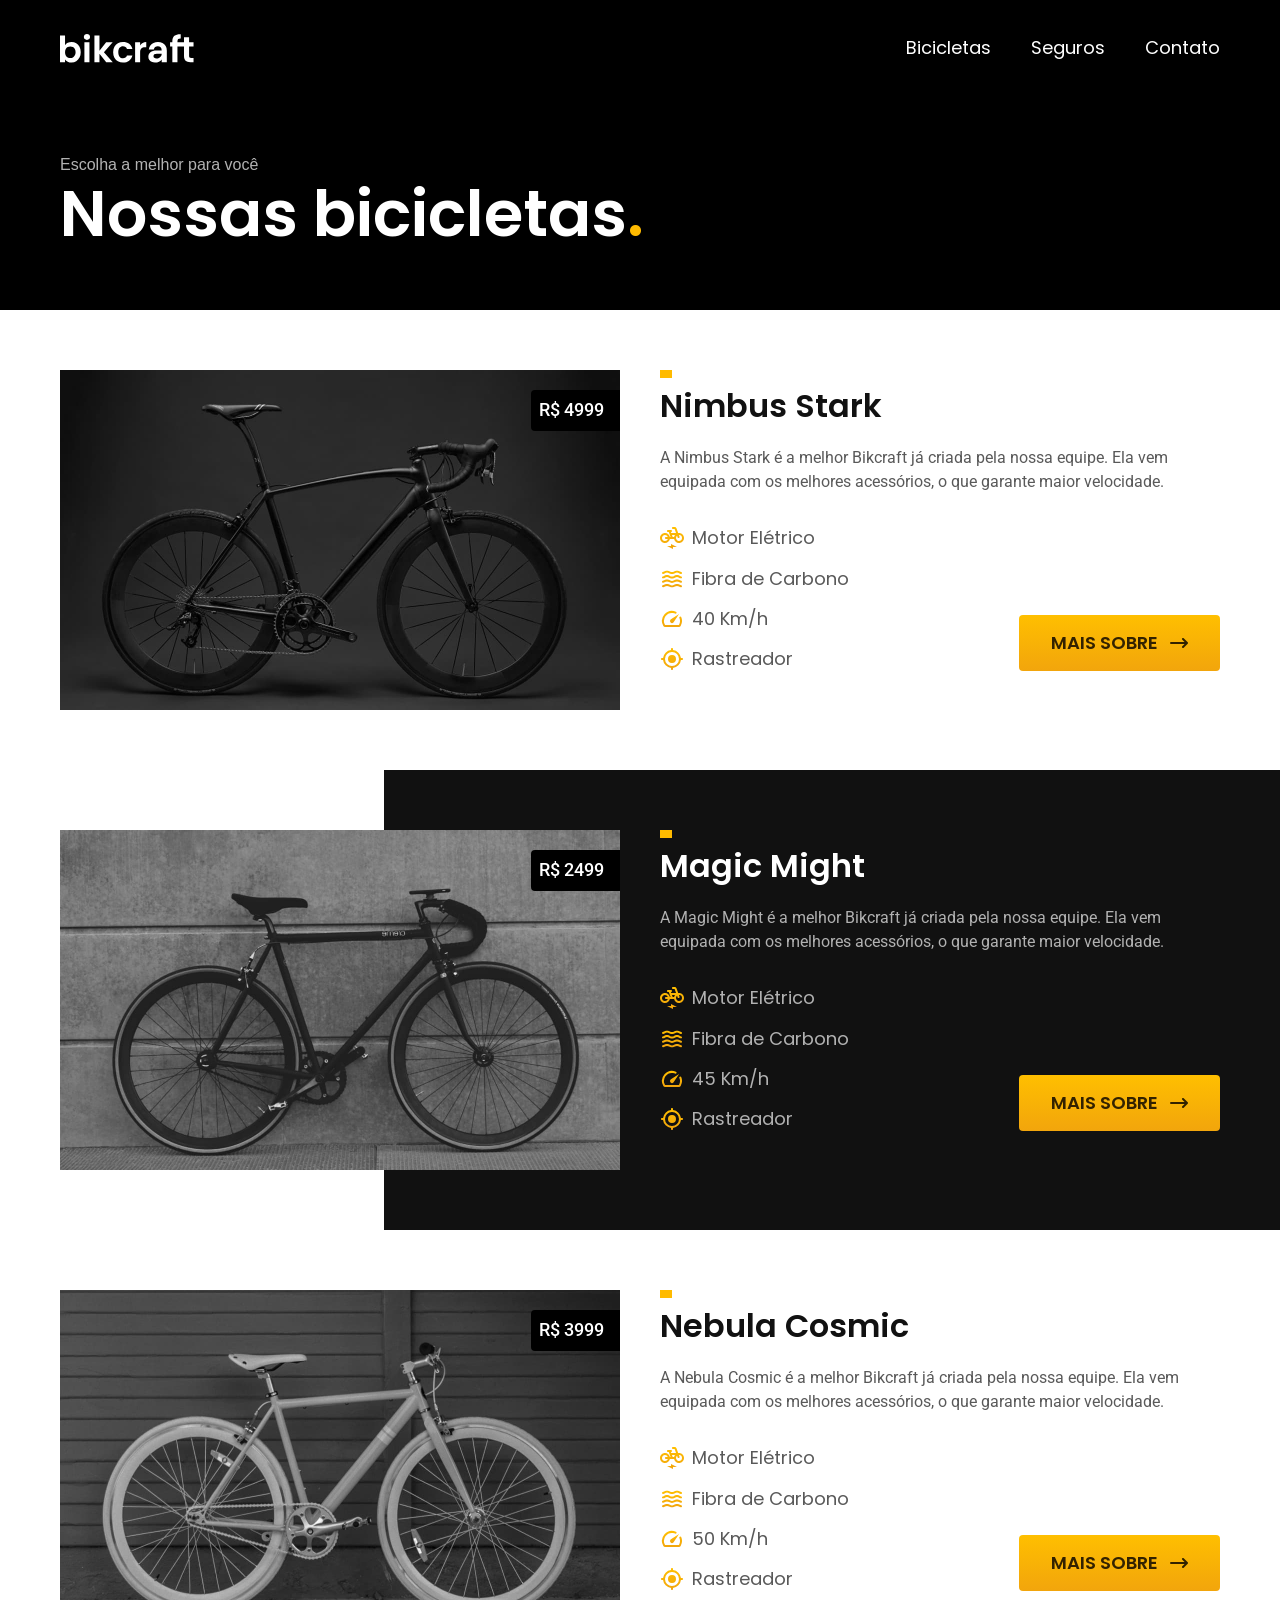
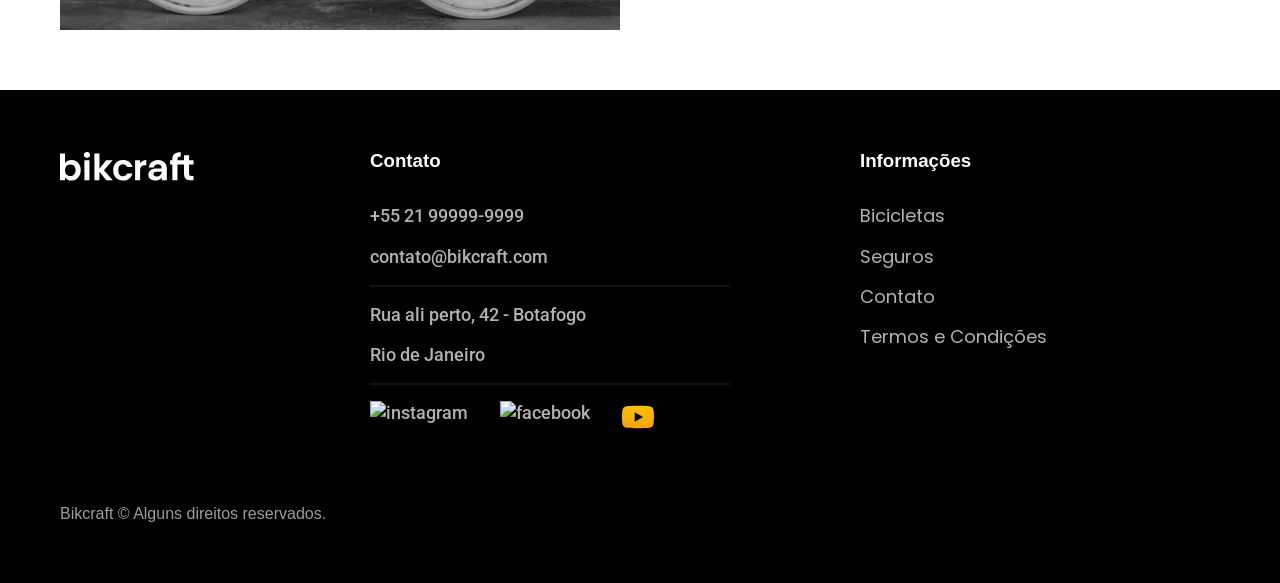
==== bicicletas.html @ 7a7a0a99 "Fim bicicletas" ====
<!DOCTYPE html>
<html lang="pt-br">

<head>
  <meta charset="UTF-8">
  <meta name="viewport" content="width=device-width, initial-scale=1.0">
  <title>Bicicletas | Bikcraft</title>
  <meta name="description" content="Bicicletas.">

  <link rel="stylesheet" href="./css/style.css">



  <link rel="preconnect" href="https://fonts.googleapis.com">
  <link rel="preconnect" href="https://fonts.gstatic.com" crossorigin>
  <link href="https://fonts.googleapis.com/css2?family=Merriweather:ital,wght@1,900&family=Poppins:wght@400;600&family=Roboto:wght@500&display=swap" rel="stylesheet">
</head>

<body id="bicicletas">
  <header class="header-bg">
    <div class="header container">
      <a href="./">
        <img src="./img/bikcraft.svg" alt="bikecraft">
      </a>

      <nav aria-label="primaria">
        <ul class="header-menu font-1-m cor-0">
          <li><a href="./bicicletas.html">Bicicletas</a></li>
          <li><a href="./seguros.html">Seguros</a></li>
          <li><a href="./contato.html">Contato</a></li>
        </ul>
      </nav>
    </div>
  </header>
  <main>
    <div class="titulo-bg">
      <div class="titulo container">
        <p class="font-2-1-b cor-5">Escolha a melhor para você</p>
        <h1 class="font-1-xxl cor-0">Nossas bicicletas<span class="cor-p1">.</span></h1>
      </div>
    </div>
    <div class="bicicletas container">
      <div class="bicicleta-imagem">
        <img src="./img/bicicletas/nimbus.jpg" alt="Bicicleta preta">
        <span class="font-2-m cor-0">R$ 4999</span>
      </div>
      <div class="bicicletas-conteudo">
        <h2 class="font-1-xl">Nimbus Stark</h2>
        <p class="font-2-s cor-8">A Nimbus Stark é a melhor Bikcraft já criada pela nossa equipe. Ela vem equipada com os melhores acessórios, o que garante maior velocidade.</p>
        <ul class="font-1-m cor-8">
          <li>
            <img src="./img/icones/eletrica.svg" alt="">
            Motor Elétrico
          </li>
          <li>
            <img src="./img/icones/carbono.svg" alt="">
            Fibra de Carbono
          </li>
          <li>
            <img src="./img/icones/velocidade.svg" alt="">
            40 Km/h
          </li>
          <li>
            <img src="./img/icones/rastreador.svg" alt="">
            Rastreador
          </li>
        </ul>
        <a class="botao seta" href="./bicicletas/nimbus.html">Mais Sobre</a>
      </div>
    </div>
    <div class="bicicletas-bg">
      <div class="bicicletas container">
        <div class="bicicleta-imagem">
          <img src="./img/bicicletas/magic.jpg" alt="Bicicleta preta">
          <span class="font-2-m cor-0">R$ 2499</span>
        </div>
        <div class="bicicletas-conteudo">
          <h2 class="font-1-xl cor-0">Magic Might</h2>
          <p class="font-2-s cor-5">A Magic Might é a melhor Bikcraft já criada pela nossa equipe. Ela vem equipada com os melhores acessórios, o que garante maior velocidade.</p>
          <ul class="font-1-m cor-5">
            <li>
              <img src="./img/icones/eletrica.svg" alt="">
              Motor Elétrico
            </li>
            <li>
              <img src="./img/icones/carbono.svg" alt="">
              Fibra de Carbono
            </li>
            <li>
              <img src="./img/icones/velocidade.svg" alt="">
              45 Km/h
            </li>
            <li>
              <img src="./img/icones/rastreador.svg" alt="">
              Rastreador
            </li>
          </ul>
          <a class="botao seta" href="./bicicletas/magic.html">Mais Sobre</a>
        </div>
      </div>
    </div>
    <div class="bicicletas container">
      <div class="bicicleta-imagem">
        <img src="./img/bicicletas/nebula.jpg" alt="Bicicleta preta">
        <span class="font-2-m cor-0">R$ 3999</span>
      </div>
      <div class="bicicletas-conteudo">
        <h2 class="font-1-xl">Nebula Cosmic</h2>
        <p class="font-2-s cor-8">A Nebula Cosmic é a melhor Bikcraft já criada pela nossa equipe. Ela vem equipada com os melhores acessórios, o que garante maior velocidade.</p>
        <ul class="font-1-m cor-8">
          <li>
            <img src="./img/icones/eletrica.svg" alt="">
            Motor Elétrico
          </li>
          <li>
            <img src="./img/icones/carbono.svg" alt="">
            Fibra de Carbono
          </li>
          <li>
            <img src="./img/icones/velocidade.svg" alt="">
            50 Km/h
          </li>
          <li>
            <img src="./img/icones/rastreador.svg" alt="">
            Rastreador
          </li>
        </ul>
        <a class="botao seta" href="./bicicletas/nebula.html">Mais Sobre</a>
      </div>
    </div>
  </main>
  <footer class="footer-bg">
    <div class="footer container">
      <img src="./img/bikcraft.svg" alt="Bikcraft">
      <div class="footer-contato">
        <h3 class="front-2-1-b cor-0">Contato</h3>
        <ul class="font-2-m cor-5">
          <li><a href="tel:+5521999999999"></a>+55 21 99999-9999</li>
          <li><a href="mailto:contato@bikcraft.com"></a>contato@bikcraft.com</li>
          <li>Rua ali perto, 42 - Botafogo</li>
          <li>Rio de Janeiro</li>
          <ul>
            <div class="footer-redes">
              <a href="./">
                <img src="./img/redes/Instagram-p.svg" alt="instagram">
              </a>
              <a href="./">
                <img src="./img/redes/Facebook-p.svg" alt="facebook">
              </a>
              <a href="./">
                <img src="./img/redes/youtube-p.svg" alt="Yotube">
              </a>
            </div>
          </ul>
        </ul>
      </div>
      <div class="footer-informacoes">
        <h3 class="front-2-1-b cor-0">Informações</h3>
        <nav>
          <ul class="font-1-m cor-5">
            <li><a href="./bicicletas.html">Bicicletas</a></li>
            <li><a href="./seguros.html">Seguros</a></li>
            <li><a href="./contato.html">Contato</a></li>
            <li><a href="./contato.html">Termos e Condições</a></li>
          </ul>
        </nav>
      </div>
      <p class="footer-copy front-2-m cor-6">Bikcraft © Alguns direitos reservados.</p>
    </div>
  </footer>
</body>

</html>
---- css/style.css ----
@import "./global/global.css";
@import "./utilidades/tipografia.css";
@import "./utilidades/cores.css";

@import "./global/header.css";
@import "./global/footer.css";

/* utilidades */
@import "./utilidades/componentes.css";

/* home */
@import "./home/introducao.css";
@import "./home/tecnologia.css";
@import "./home/parceiros.css";
@import "./home/depoimento.css";

/* Bicicletas */
@import "./bibicletas/bicicletas-lista.css";
@import "./bibicletas/bicicletas.css";

/* Seguros */
@import "./seguros/seguros.css";

/* Termos */
@import "./termos/termos.css";
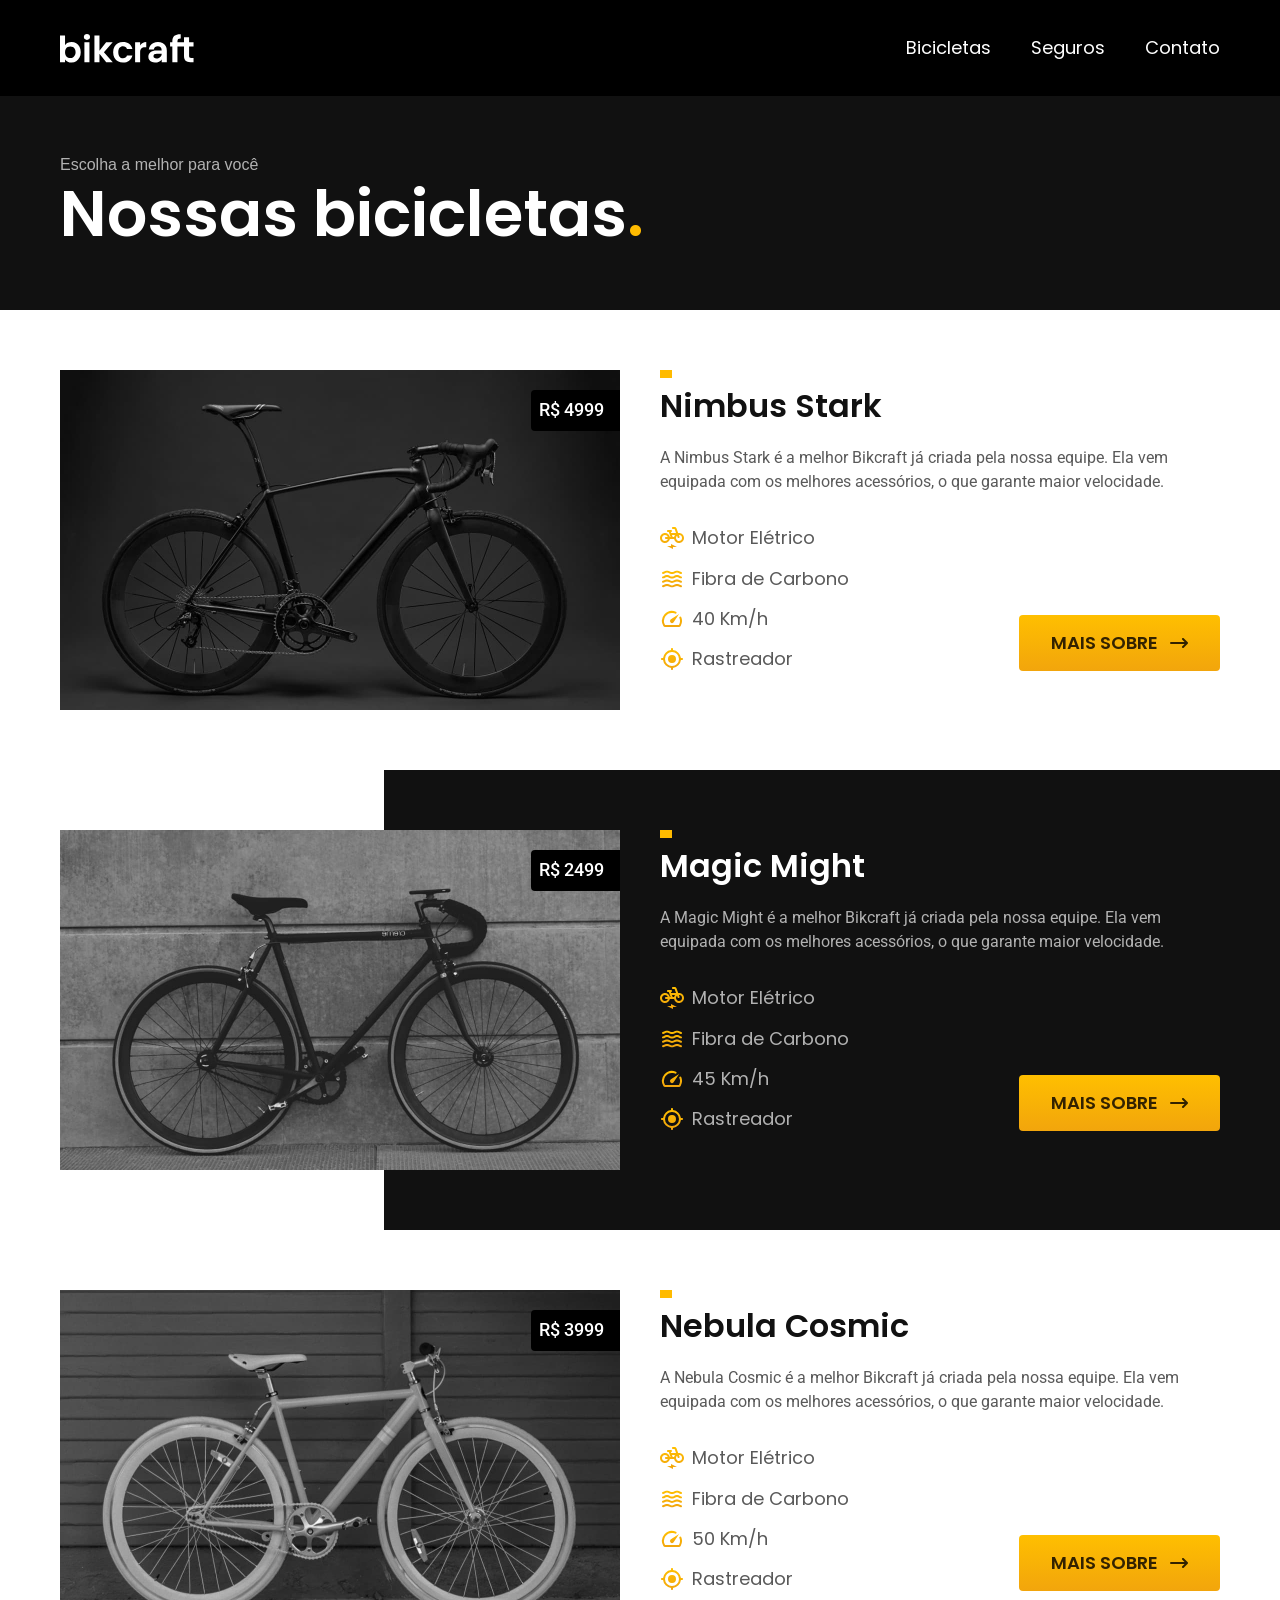
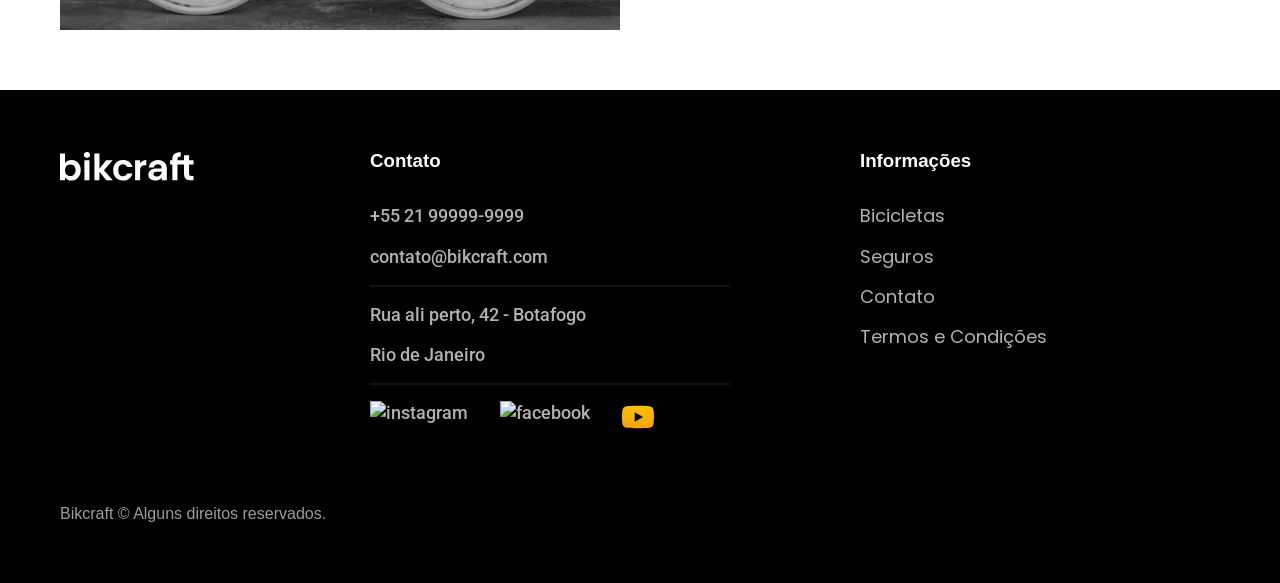
==== commit 953c8ea8: "contatos ok" ====
--- a/bicicletas.html
+++ b/bicicletas.html
@@ -161,7 +161,7 @@
             <li><a href="./bicicletas.html">Bicicletas</a></li>
             <li><a href="./seguros.html">Seguros</a></li>
             <li><a href="./contato.html">Contato</a></li>
-            <li><a href="./contato.html">Termos e Condições</a></li>
+            <li><a href="./termos.html">Termos e Condições</a></li>
           </ul>
         </nav>
       </div>
--- a/css/style.css
+++ b/css/style.css
@@ -7,6 +7,7 @@
 
 /* utilidades */
 @import "./utilidades/componentes.css";
+@import "./utilidades/formulario.css";
 
 /* home */
 @import "./home/introducao.css";
@@ -18,8 +19,18 @@
 @import "./bibicletas/bicicletas-lista.css";
 @import "./bibicletas/bicicletas.css";
 
+/* Bicicletas */
+@import "./bicicleta/bicicletas.css";
+@import "./bicicleta/seguro.css";
+
 /* Seguros */
 @import "./seguros/seguros.css";
+@import "./seguros/vantagens.css";
+@import "./seguros/perguntas.css";
+
+/* Contato */
+@import "./contato/contato.css";
+@import "./contato/lojas.css";
 
 /* Termos */
 @import "./termos/termos.css";
